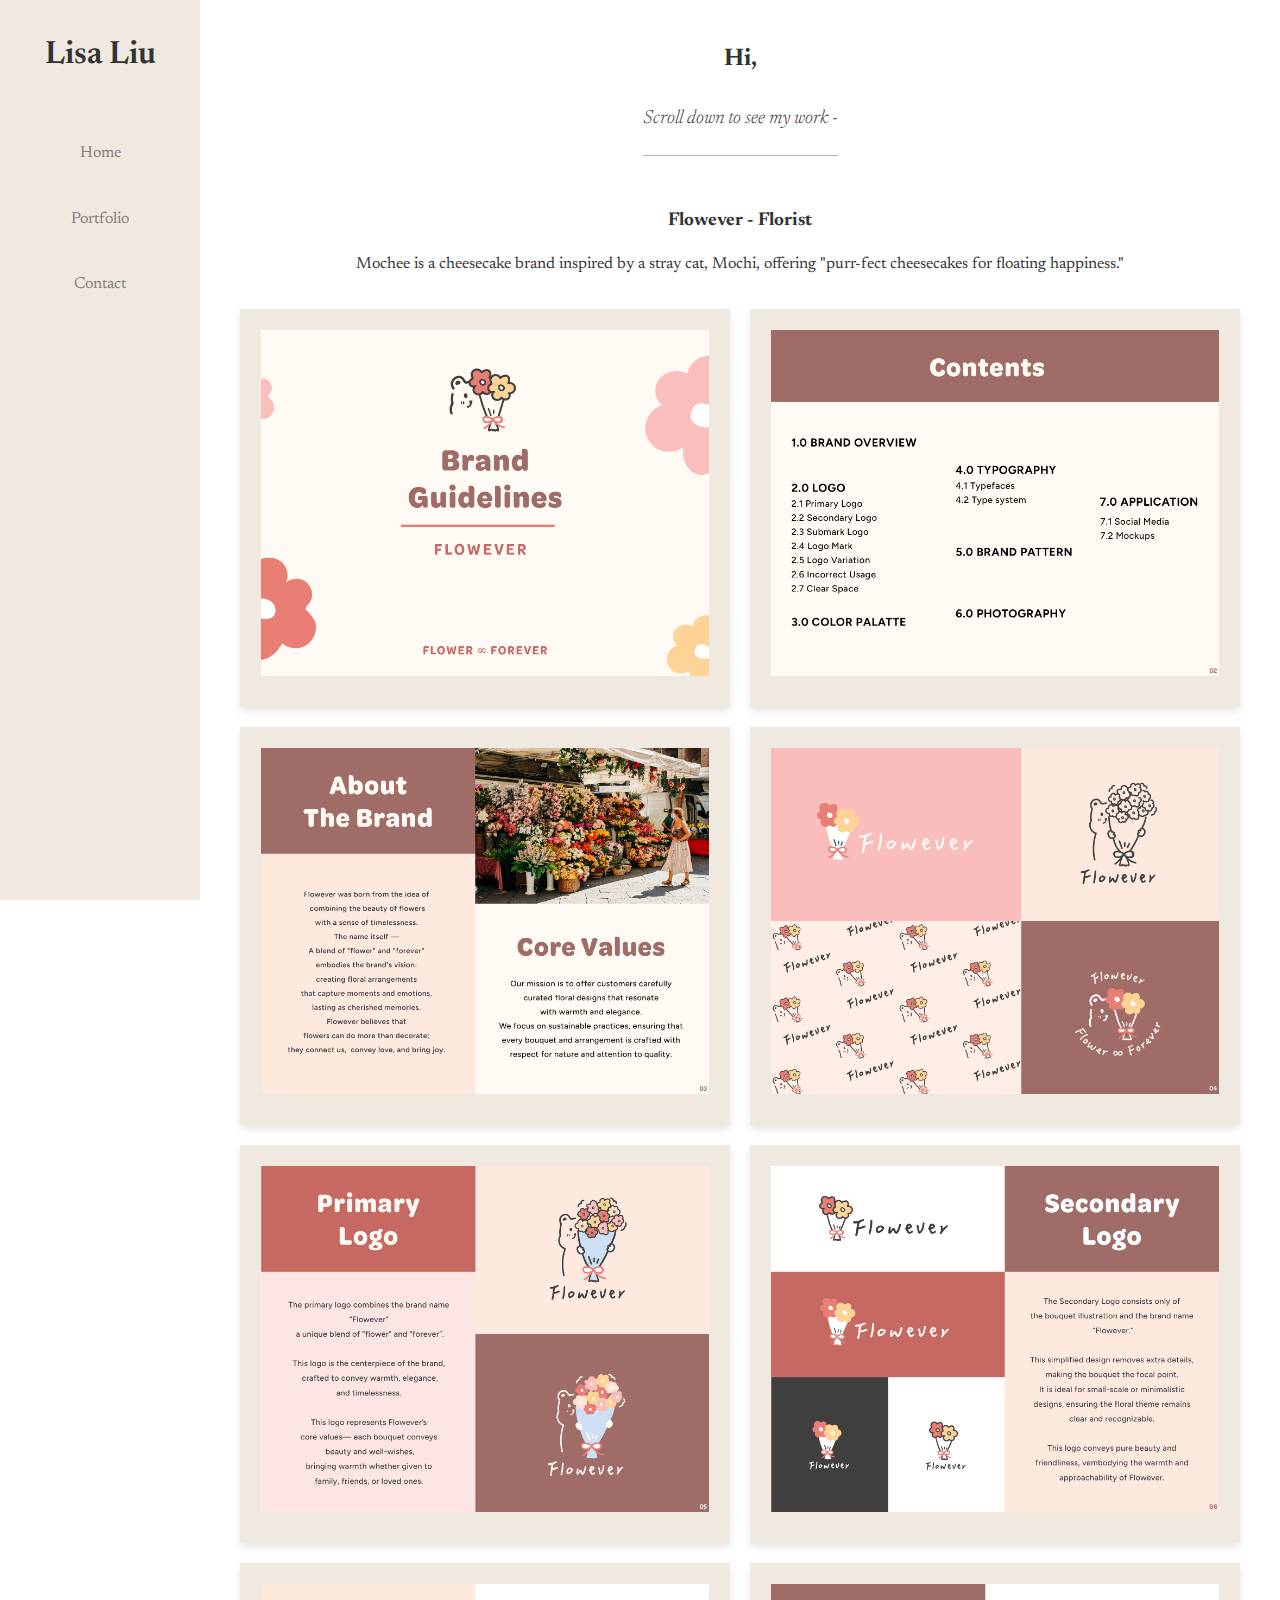
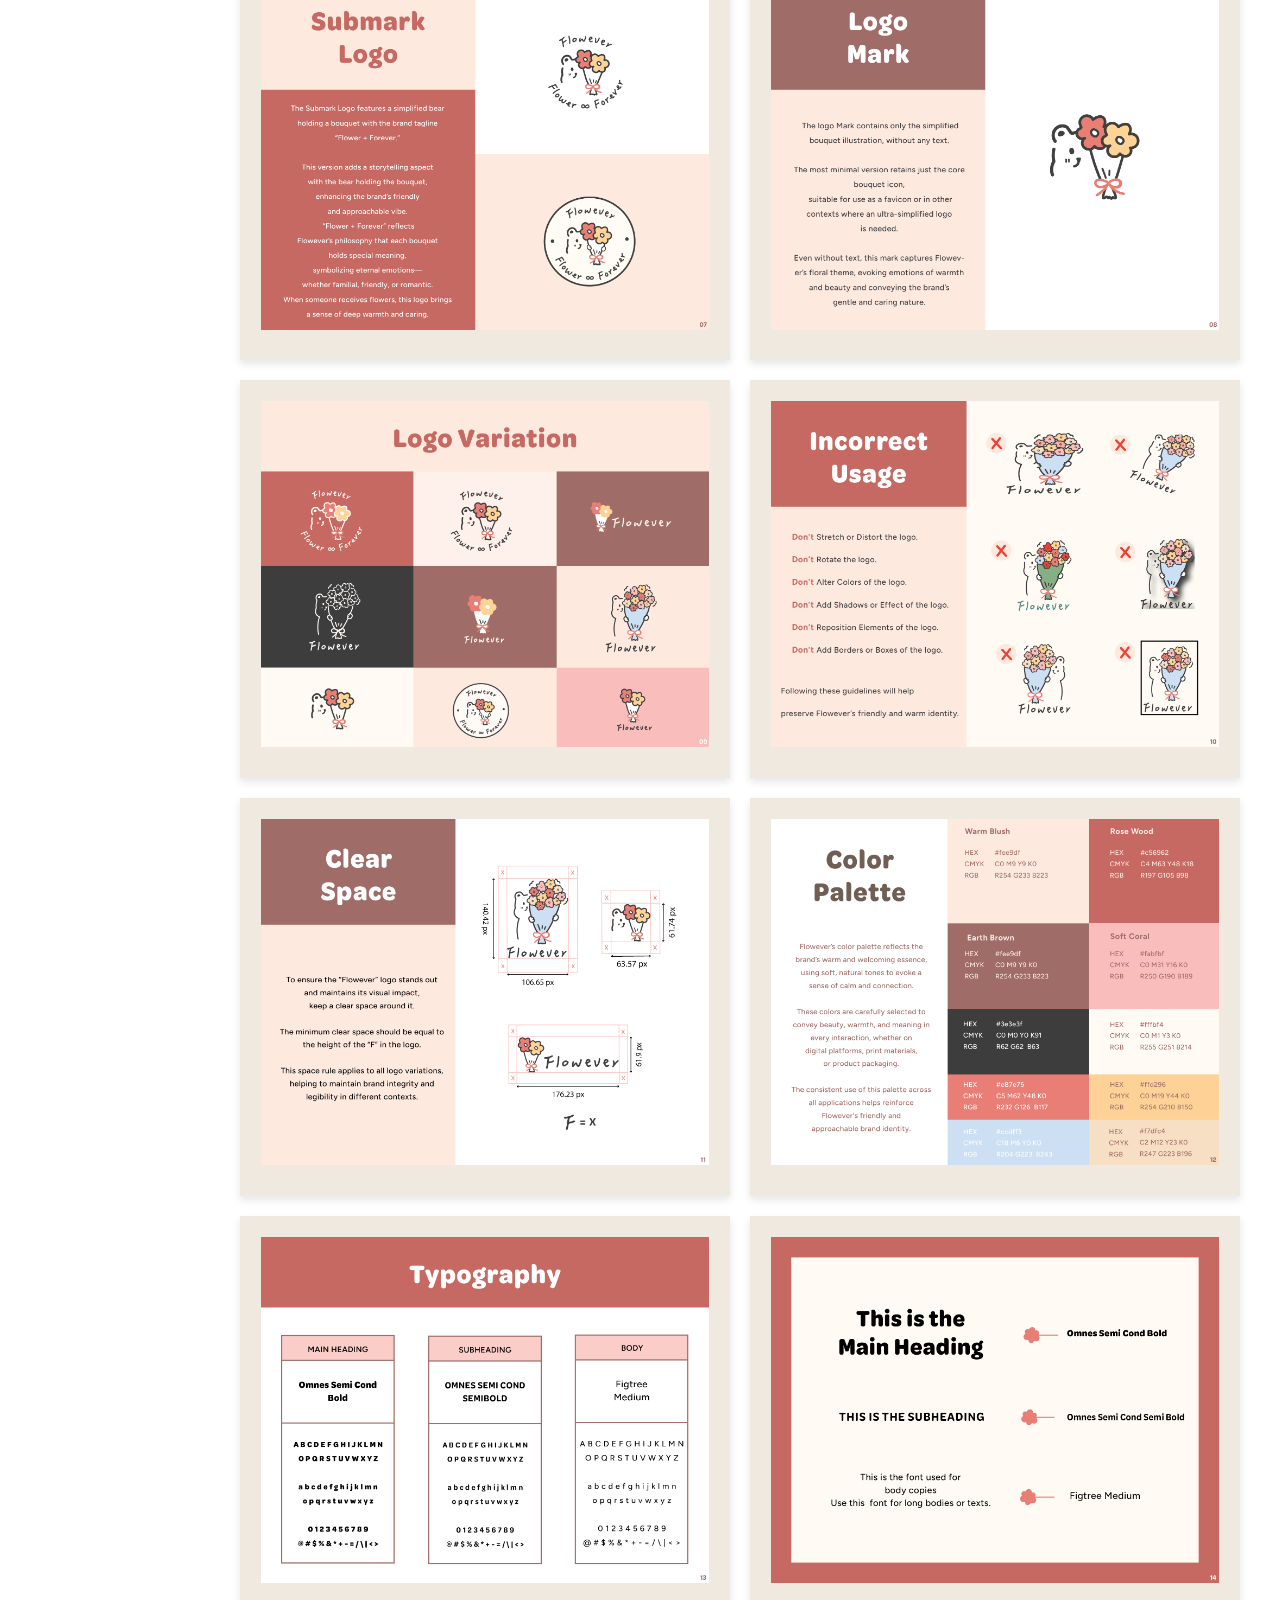
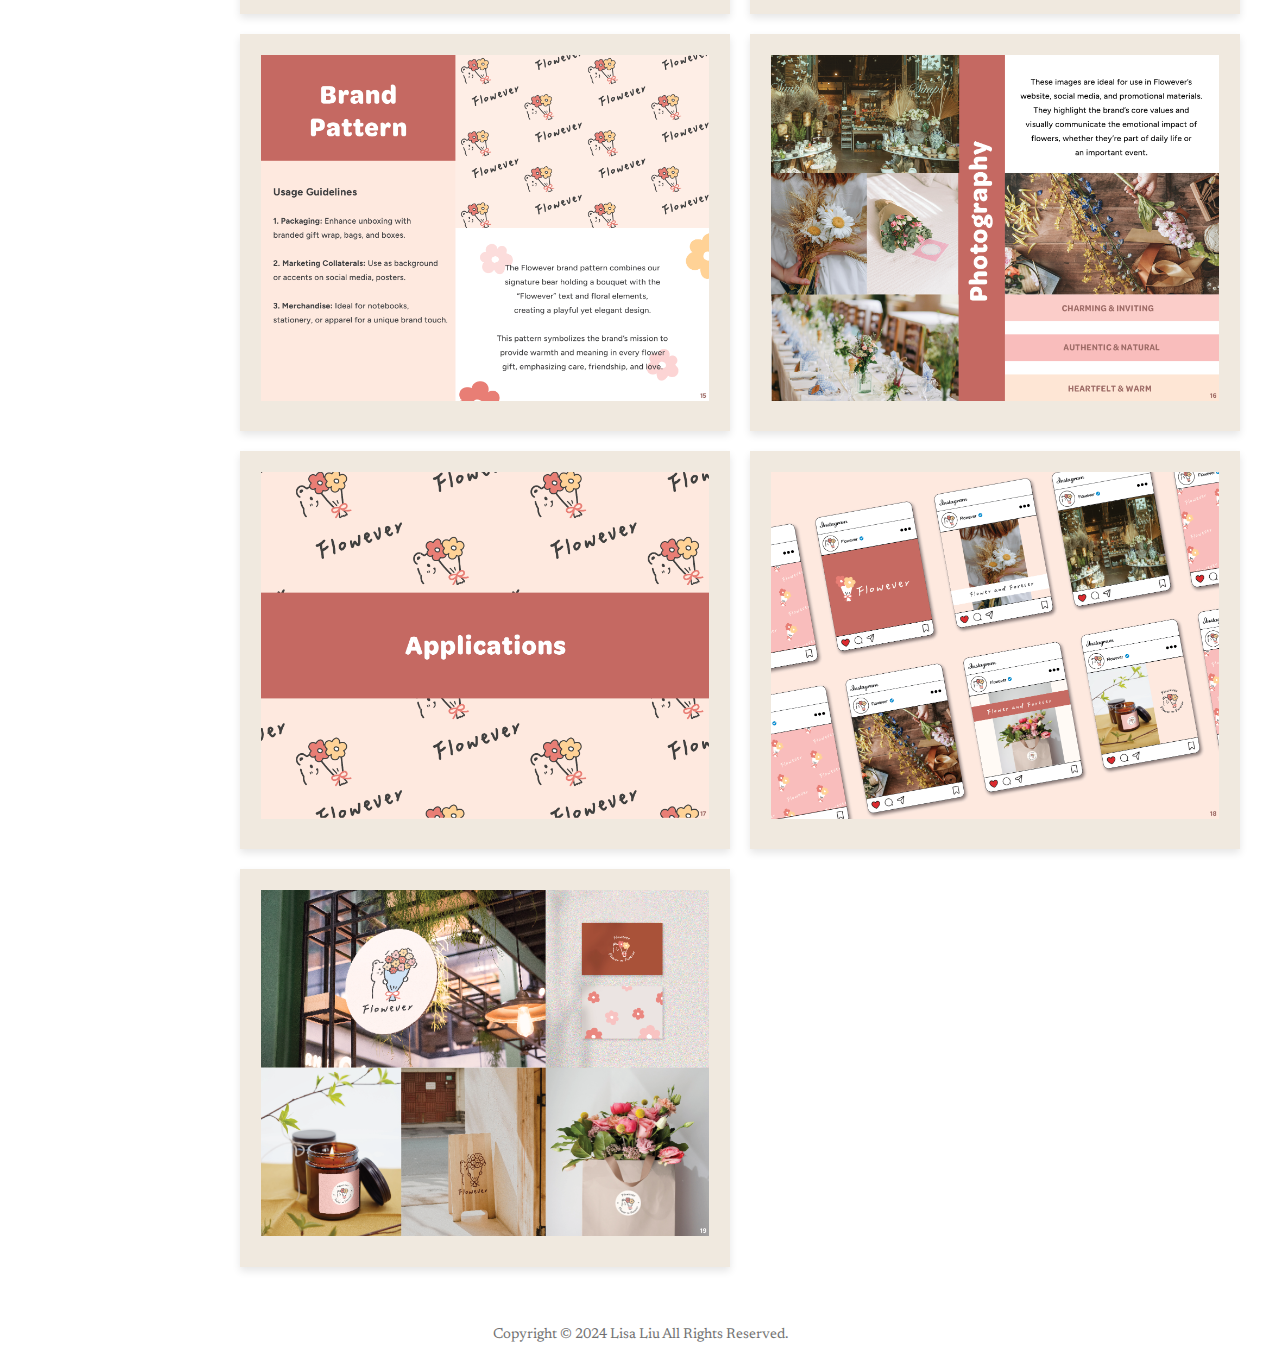
==== brandguideline.html @ 7baa1db5 "add pages and images" ====
<!DOCTYPE html>
<html lang="en">
<head>
  <meta charset="UTF-8">
  <meta name="viewport" content="width=device-width, initial-scale=1.0">
  <title> Flowever Brand Guideline</title>
  <link rel="stylesheet" href="brandguideline.css">
</head>

<body>
  <div class="sidebar">
    <div class="sidebar-header">
        <h1><a href="index.html">Lisa Liu</a></h1>
    </div>
      <nav class="top-navigation">
        <ul id="nav-links">
              <li><a href="index.html">Home</a></li>
              <li><a href="portfolio.html">Portfolio</a></li>
              <li><a href="contact.html">Contact</a></li>
        </ul>
      </nav>
    </div>
  

  <div class="main-content">
      <section id="about">
        <h2>Hi,</h2><br>
        <p> Scroll down to see my work -  </p>
        <hr>
      </section>
      <section id="portfolio">
        <h3>Flowever - Florist </h3>
        <p>Mochee is a cheesecake brand inspired by a stray cat, Mochi, offering "purr-fect cheesecakes for floating happiness."</p>

        <div class="portfolio-grid">
          <div class="portfolio-item">
            <img src="flowever/Brand Guideline - Flowever.png"alt="floweverbrandguideline" class="portfolio-image">
          </div>
          <div class="portfolio-item">
            <img src="flowever/Brand Guideline - Flowever2.png"alt="floweverbrandguideline" class="portfolio-image">
          </div>
          <div class="portfolio-item">
            <img src="flowever/Brand Guideline - Flowever3.png"alt="floweverbrandguideline" class="portfolio-image">
          </div>
          <div class="portfolio-item">
            <img src="flowever/Brand Guideline - Flowever4.png"alt="floweverbrandguideline" class="portfolio-image">
          </div>
          <div class="portfolio-item">
            <img src="flowever/Brand Guideline - Flowever5.png"alt="floweverbrandguideline" class="portfolio-image">
          </div>
          <div class="portfolio-item">
            <img src="flowever/Brand Guideline - Flowever6.png"alt="floweverbrandguideline" class="portfolio-image">
          </div>
          <div class="portfolio-item">
            <img src="flowever/Brand Guideline - Flowever7.png"alt="floweverbrandguideline" class="portfolio-image">
          </div>
          <div class="portfolio-item">
            <img src="flowever/Brand Guideline - Flowever8.png"alt="floweverbrandguideline" class="portfolio-image">
          </div>
          <div class="portfolio-item">
            <img src="flowever/Brand Guideline - Flowever9.png"alt="floweverbrandguideline" class="portfolio-image">
          </div>
          <div class="portfolio-item">
            <img src="flowever/Brand Guideline - Flowever10.png"alt="floweverbrandguideline" class="portfolio-image">
          </div>
          <div class="portfolio-item">
            <img src="flowever/Brand Guideline - Flowever11.png"alt="floweverbrandguideline" class="portfolio-image">
          </div>
          <div class="portfolio-item">
            <img src="flowever/Brand Guideline - Flowever12.png"alt="floweverbrandguideline" class="portfolio-image">
          </div>
          <div class="portfolio-item">
            <img src="flowever/Brand Guideline - Flowever13.png"alt="floweverbrandguideline" class="portfolio-image">
          </div>
          <div class="portfolio-item">
            <img src="flowever/Brand Guideline - Flowever14.png"alt="floweverbrandguideline" class="portfolio-image">
          </div>
          <div class="portfolio-item">
            <img src="flowever/Brand Guideline - Flowever15.png"alt="floweverbrandguideline" class="portfolio-image">
          </div>
          <div class="portfolio-item">
            <img src="flowever/Brand Guideline - Flowever16.png"alt="floweverbrandguideline" class="portfolio-image">
          </div>
          <div class="portfolio-item">
            <img src="flowever/Brand Guideline - Flowever17.png"alt="floweverbrandguideline" class="portfolio-image">
          </div>
          <div class="portfolio-item">
            <img src="flowever/Brand Guideline - Flowever18.png"alt="floweverbrandguideline" class="portfolio-image">
          </div>
          <div class="portfolio-item">
            <img src="flowever/Brand Guideline - Flowever19.png"alt="floweverbrandguideline" class="portfolio-image">
          </div>
        </div>
      </section>
    </div>

  <footer>
    <p>Copyright © 2024 Lisa Liu All Rights Reserved.</p>
</footer>
  <script src="brandguideline.js"></script>
</body>
</html>
---- brandguideline.css ----
@import url('https://fonts.googleapis.com/css2?family=Newsreader:ital,opsz,wght@0,6..72,200..800;1,6..72,200..800&display=swap');


* {
    margin: 0;
    padding: 0;
    box-sizing: border-box;
}

body {
    display: flex;
    flex-direction: column;
    font-family: 'Newsreader', Arial, sans-serif;
    line-height: 1.6;
    min-height: 100vh;
    color: #333
}

/* Sidebar */
.sidebar {
  width: 200px;
  background-color: #f0e9df;
  display: flex;
  flex-direction: column;
  justify-content: space-between;
  padding: 30px;
  position: fixed;
  top: 0;
  left: 0;
  height: 100%;
}

.sidebar-header {
  margin-bottom: 40px;
  text-align: center;
}

.sidebar-header h1 {
  margin-bottom: 10px;
  font-weight: 600;
}

.sidebar-header h1 a {
  color: #333;
  text-decoration: none;
  transition: color 0.2s ease-in-out;
}

.sidebar-header h1 a:hover {
  color: #807d7d;

}
/* Navigation */
.top-navigation {
    width: 100%;
    flex-grow: 1;
}

.top-navigation ul {
    list-style-type: none;
    display: flex;
    flex-direction: column;
    align-items: center;
    gap: 20px;
}

.top-navigation li {
    width: 100%;
    text-align: center;
}

.top-navigation li a {
    color: #807d7d;
    text-decoration: none;
    transition: all 0.3s ease;
    display: block;
    padding: 10px 15px;
}

.top-navigation li a:hover {
    color:#333;
    border-radius: 5px;
    background-color: rgba(208, 194, 179, 0.5);
    transform: scale(1.05);
}

/* Main Content */
hr {
  border: none; 
  height: 1px; 
  margin:  20px auto ;
  border-top: 1px solid #b7b0ab;
}
.main-content {
    flex: 1;
    padding: 40px 40px 40px 240px;
    background-color: #fff;
    display: flex;
    flex-direction: column;
    align-items: center;
}

#about {
    margin-bottom: 30px;
    text-align: center;
}

#about p {
    font-size: 1.2rem;
    font-style: italic;
    font-weight: 300;
}

#portfolio {
    text-align: center;
    width: 100%;
}

#portfolio h3 {
  margin-bottom: 1rem;
}

#portfolio p {
  margin-bottom: 2rem;
}

.portfolio-grid {
    display: grid;
    grid-template-columns: repeat(2, 1fr);
    gap: 20px;
    width: 100%;
}

.portfolio-item {
    background-color:#f0e9df;;
    padding: 20px;
    border: 1px solid #f0e9df;;
    box-shadow: 0 4px 8px rgba(0, 0, 0, 0.1);
    transition: transform 0.3s ease;
}

.portfolio-item:hover {
    transform: scale(1.05);
}

.portfolio-image {
    max-width: 100%;
    height: auto;
    object-fit: contain;
}

/* Footer */
footer {
    text-align: center;
    background-color: #fff;
    color: #707070;
    font-size: 0.9rem;
    padding: 1rem;
    width: 100%;
    margin-top: auto;
}

/* Responsive Design */
@media (max-width: 768px) {
    .sidebar {
        width: 100%;
        position: static;
        min-height: auto;
        padding: 20px;
    }

    .top-navigation ul {
        flex-direction: row;
        justify-content: center;
        gap: 20px;
    }

    .main-content {
        padding: 20px;
    }

    .portfolio-grid {
        grid-template-columns: 1fr;
    }
}

@media (max-width: 480px) {
    .top-navigation ul {
        flex-direction: column;
        align-items: center;
        gap: 10px;
    }

    .sidebar-header h1 {
        font-size: 2rem;
    }
}
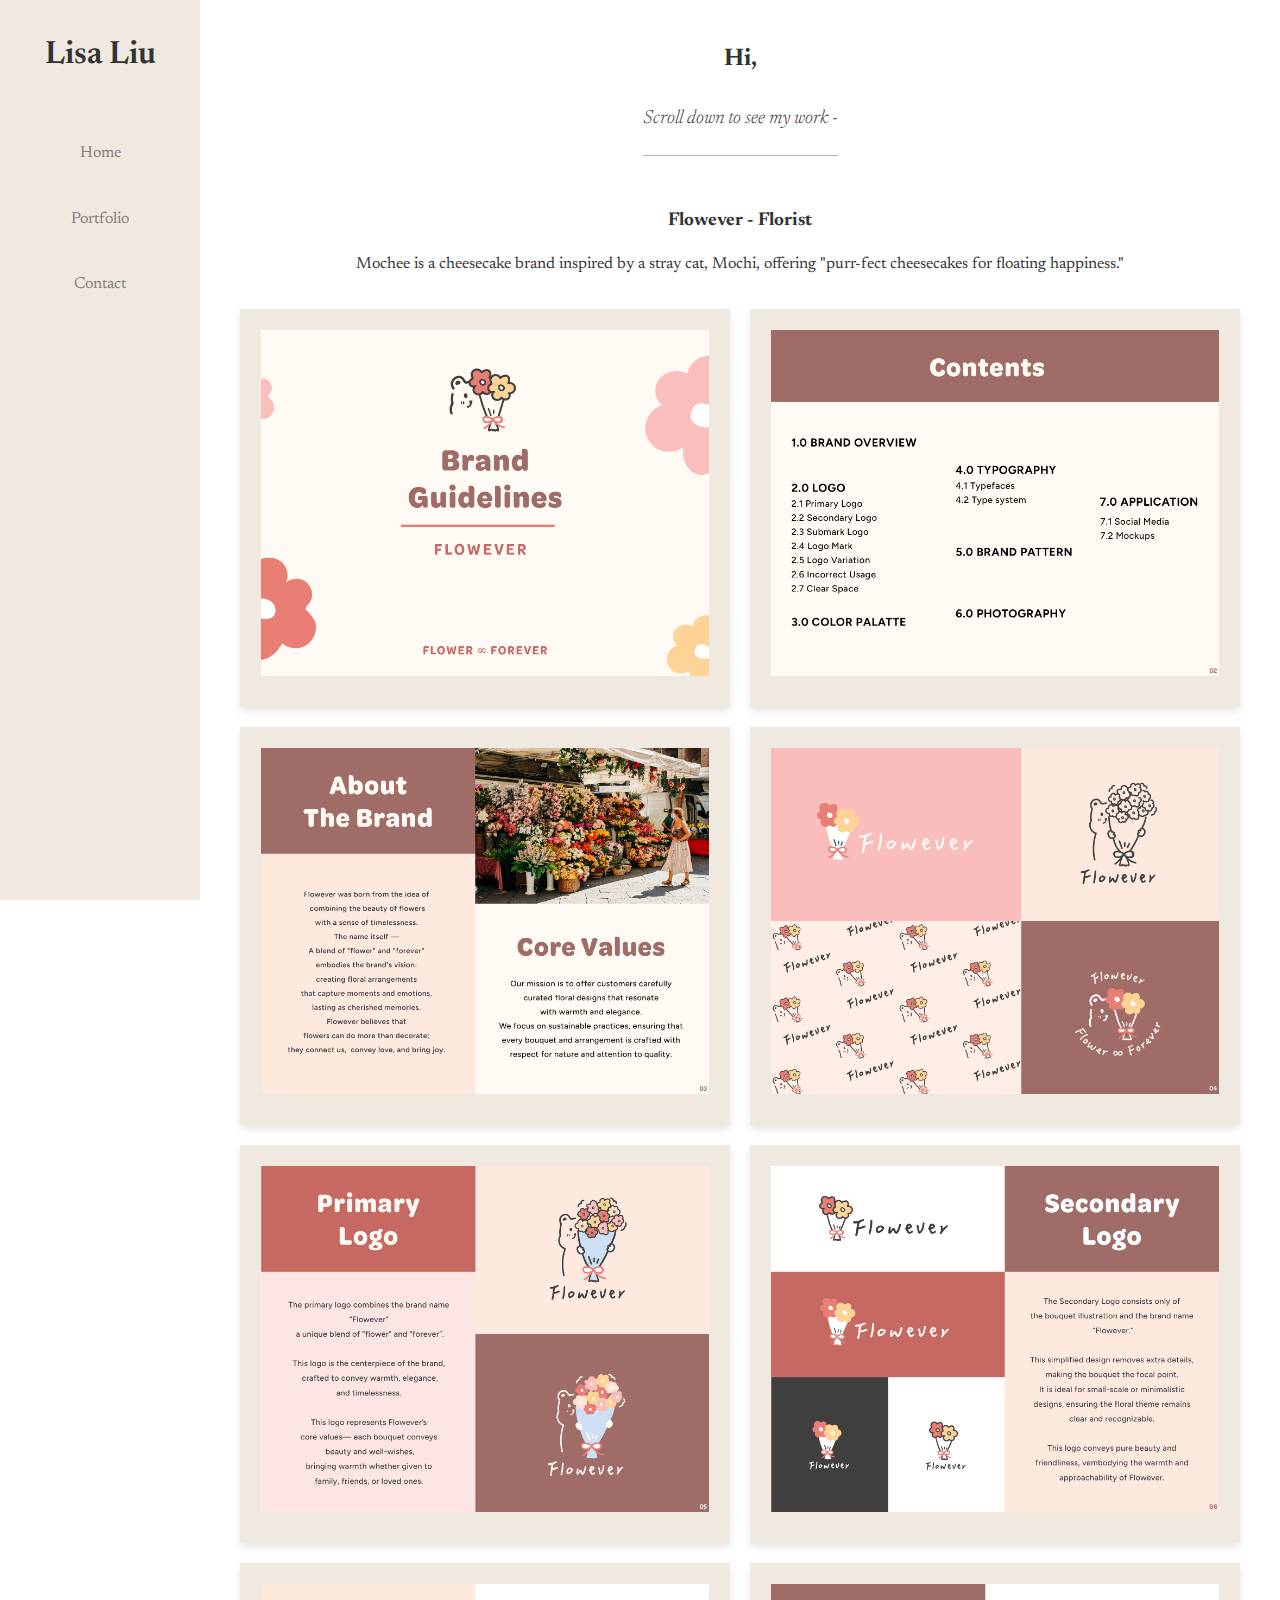
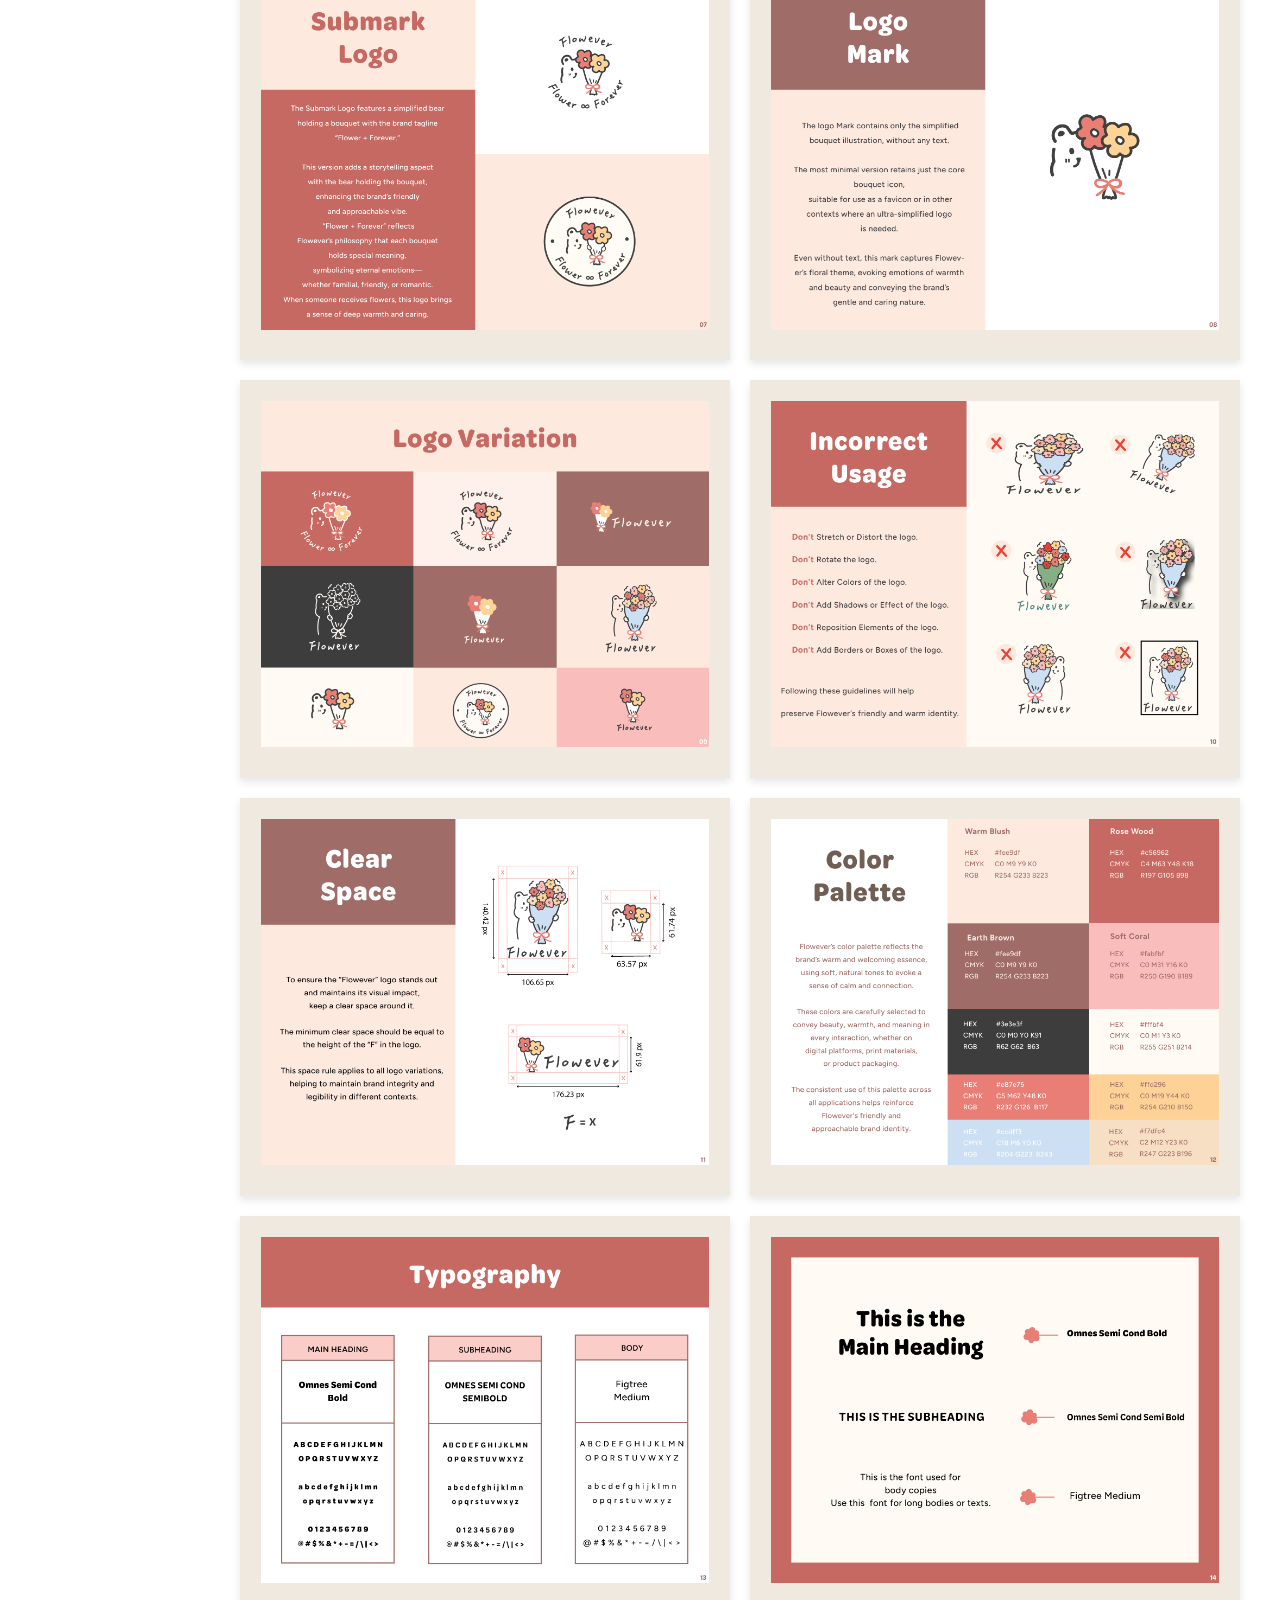
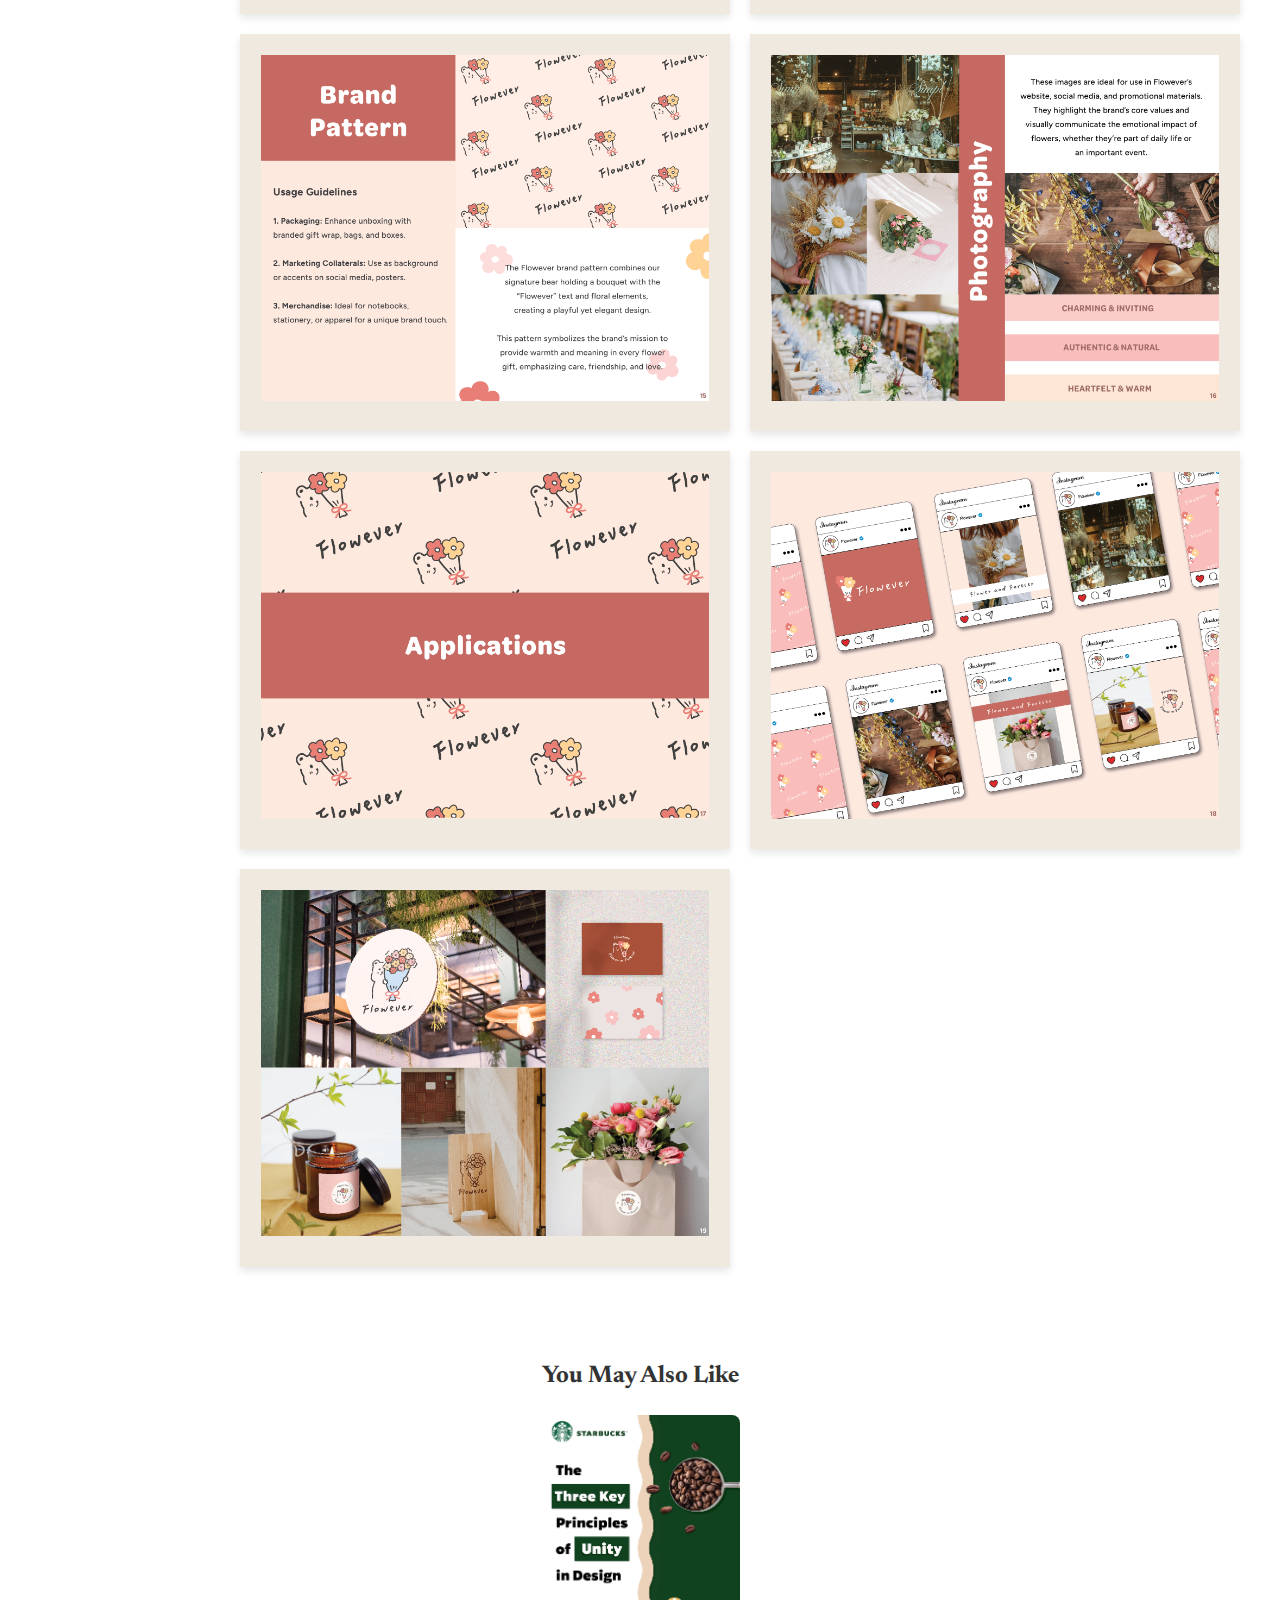
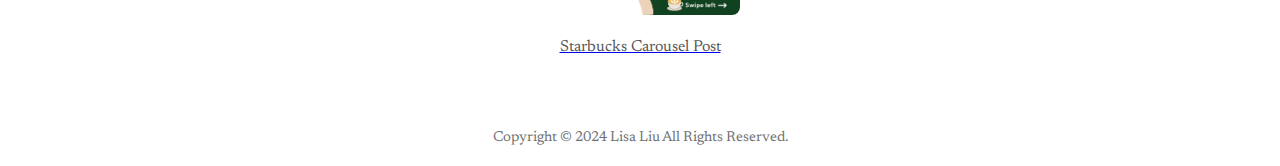
==== commit c751bbf6: "Summary" ====
--- a/brandguideline.html
+++ b/brandguideline.html
@@ -93,6 +93,15 @@
         </div>
       </section>
     </div>
+    <section id="you-may-also-like">
+      <h2>You May Also Like</h2>
+        <a href="#" id="suggestion-link">
+          <img id="suggestion-image" src="#" alt="Suggested Work" />
+          <p id="suggestion-title">Explore another project!</p>
+        </a>
+    </section>
+    <button id="backToTop" class="back-to-top">Back to Top ↑</button>
+
 
   <footer>
     <p>Copyright © 2024 Lisa Liu All Rights Reserved.</p>
--- a/brandguideline.css
+++ b/brandguideline.css
@@ -149,6 +149,52 @@
     object-fit: contain;
 }
 
+#you-may-also-like {
+    text-align: center;
+    margin: 50px auto;
+  }
+  
+  #you-may-also-like h2 {
+    margin-bottom: 20px;
+    font-size: 1.5rem;
+  }
+  
+  #suggestion-link img {
+    max-width: 200px;
+    border-radius: 8px;
+    transition: transform 0.3s ease;
+  }
+  
+  #suggestion-link img:hover {
+    transform: scale(1.05);
+  }
+  
+  #suggestion-link p {
+    margin-top: 10px;
+    font-size: 1rem;
+    color: #555;
+  }
+
+  /* back to top button */
+  .back-to-top {
+    display: none; /* default hidden*/
+    position: fixed;
+    bottom: 20px;
+    right: 20px;
+    background-color: #333;
+    color: white;
+    border: none;
+    padding: 6px 10px;
+    cursor: pointer;
+    border-radius: 5px;
+}
+
+.back-to-top:hover {
+    background-color: #555;
+}
+
+  
+
 /* Footer */
 footer {
     text-align: center;
@@ -161,7 +207,7 @@
 }
 
 /* Responsive Design */
-@media (max-width: 768px) {
+@media screen and (max-width: 768px) {
     .sidebar {
         width: 100%;
         position: static;
@@ -184,7 +230,7 @@
     }
 }
 
-@media (max-width: 480px) {
+@media screen and  (max-width: 480px) {
     .top-navigation ul {
         flex-direction: column;
         align-items: center;
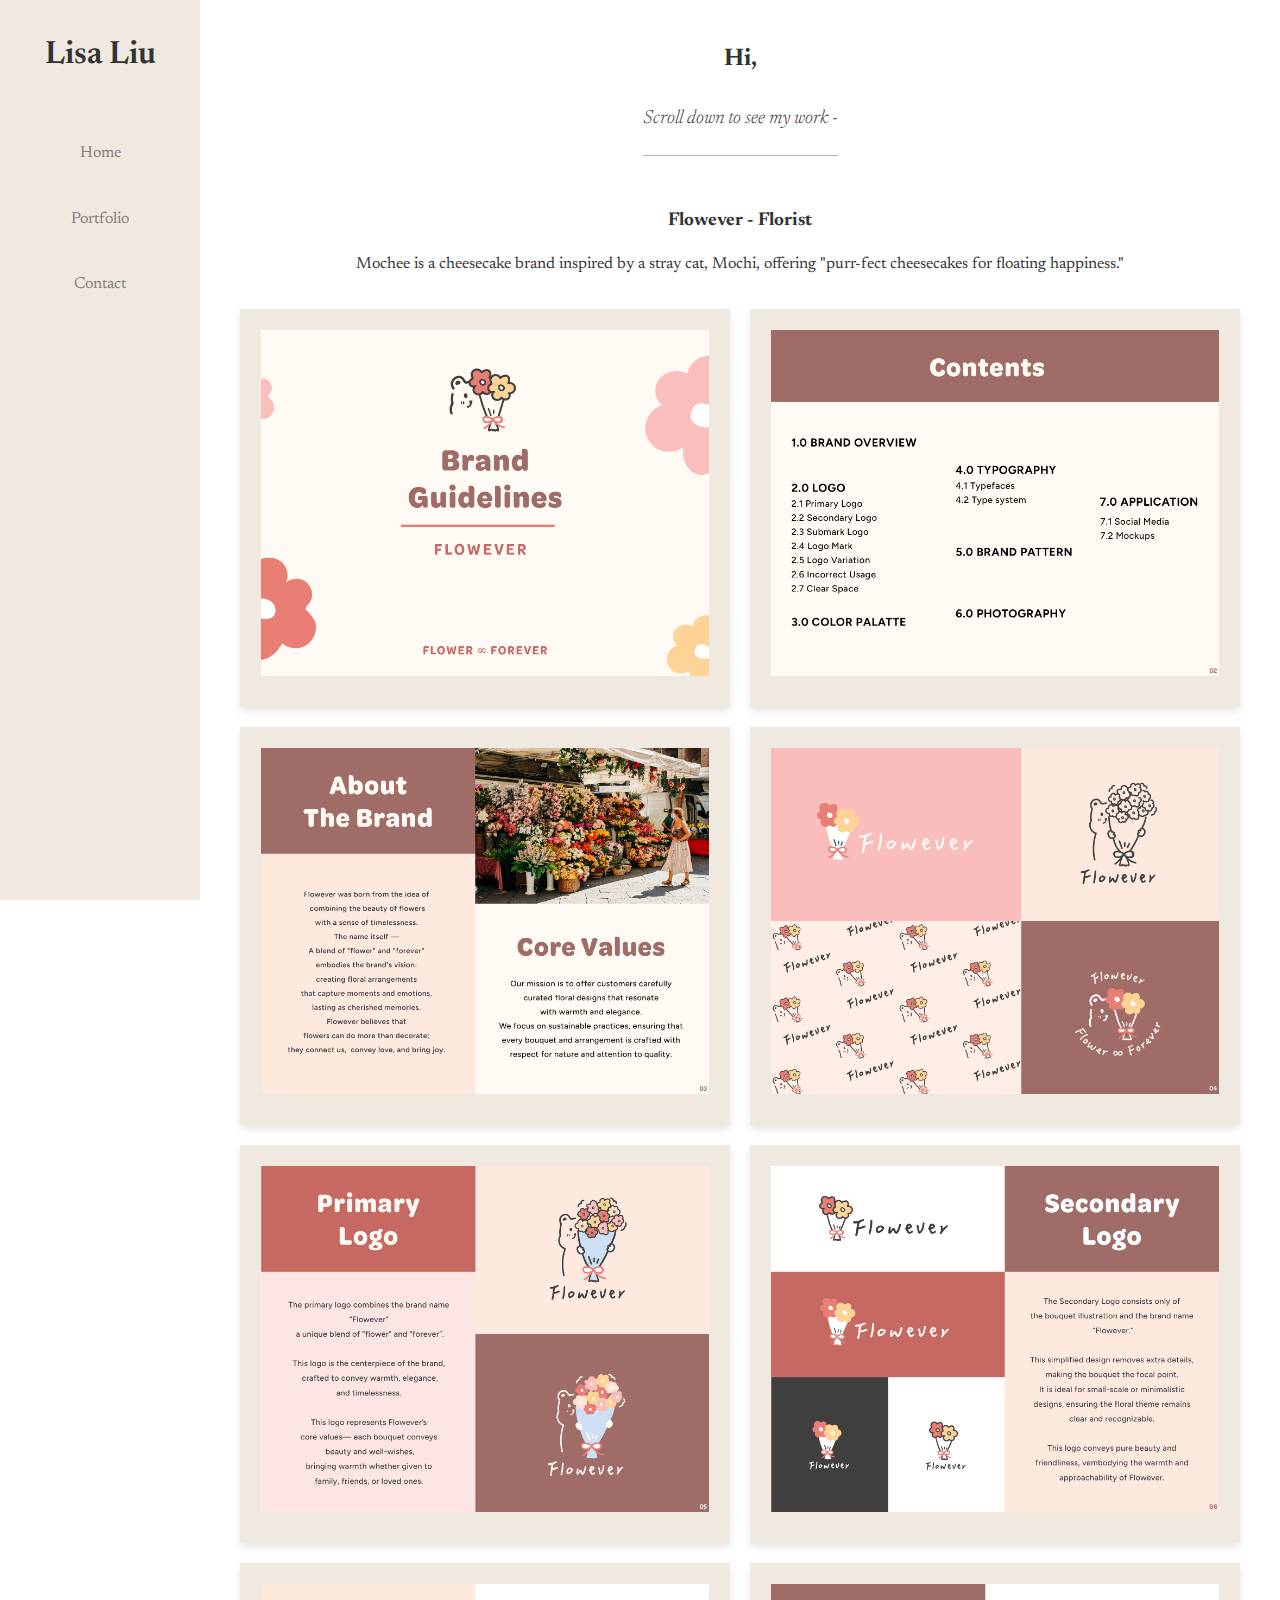
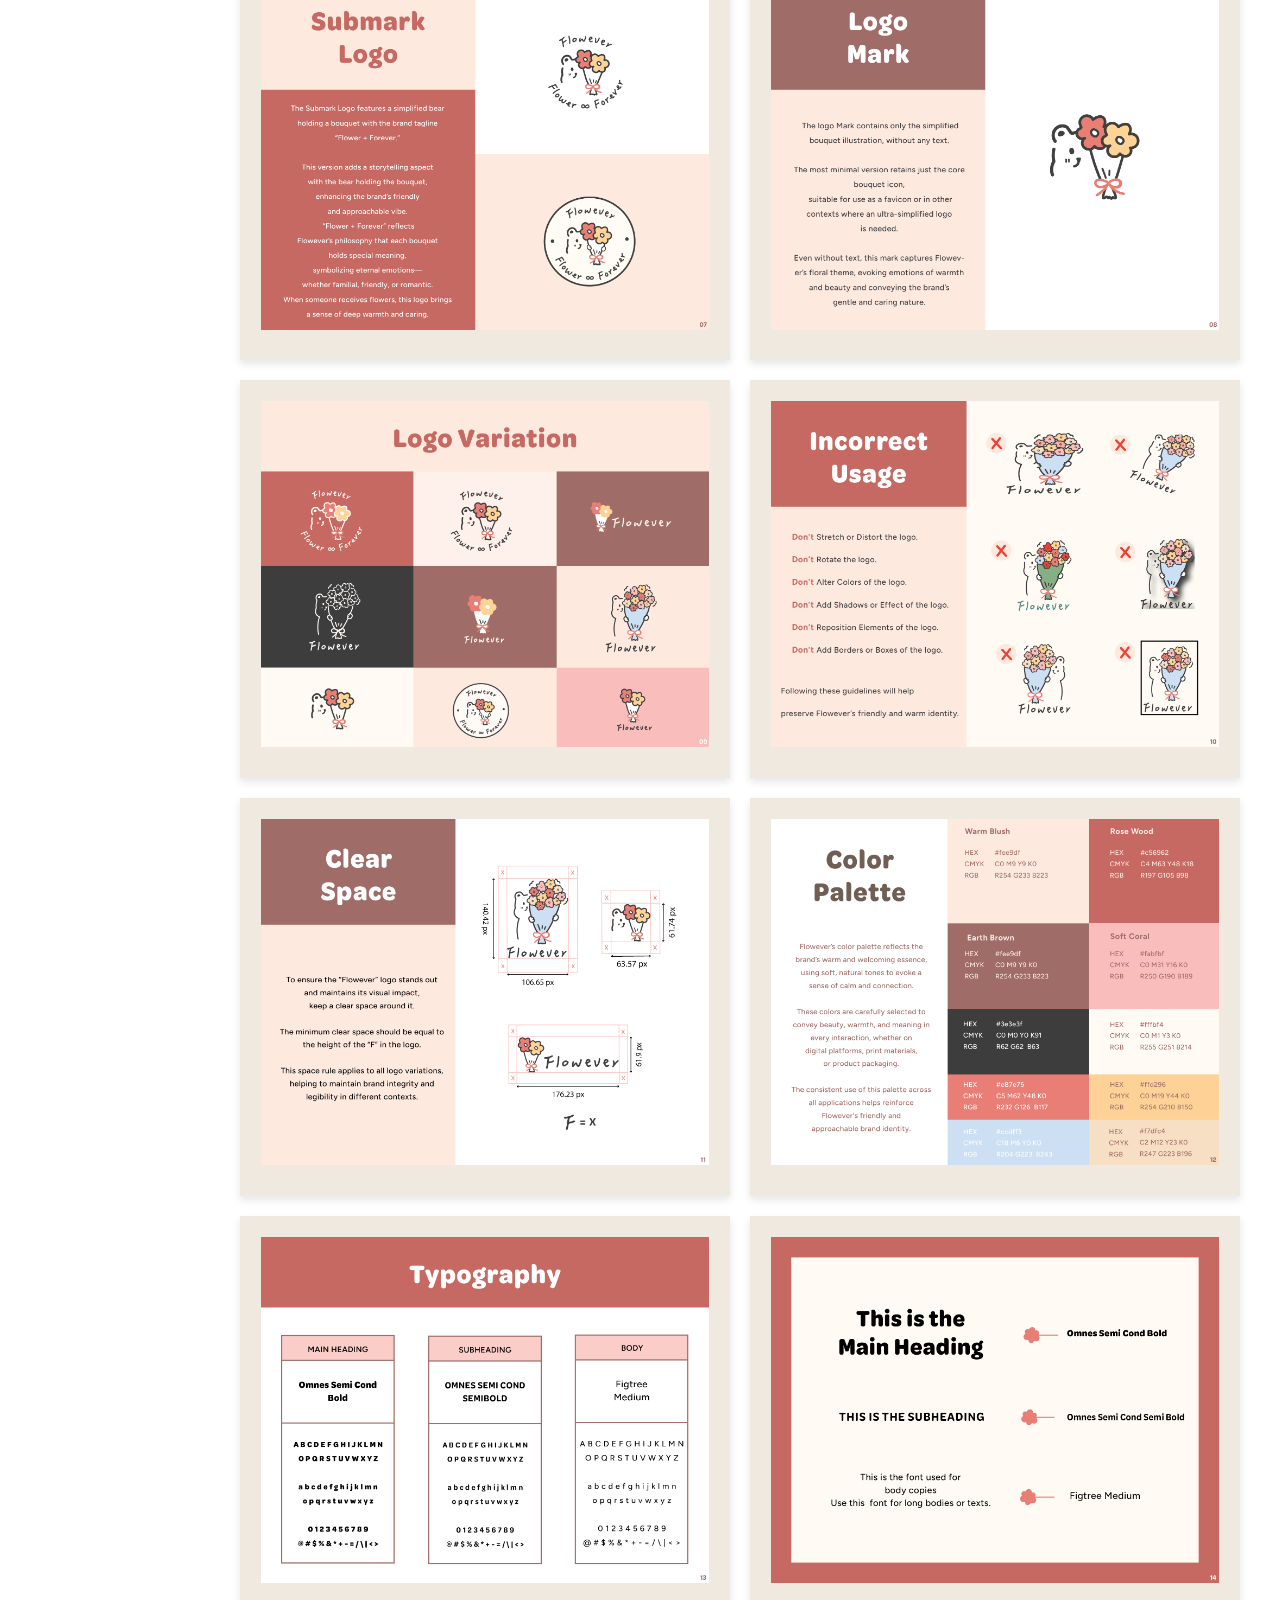
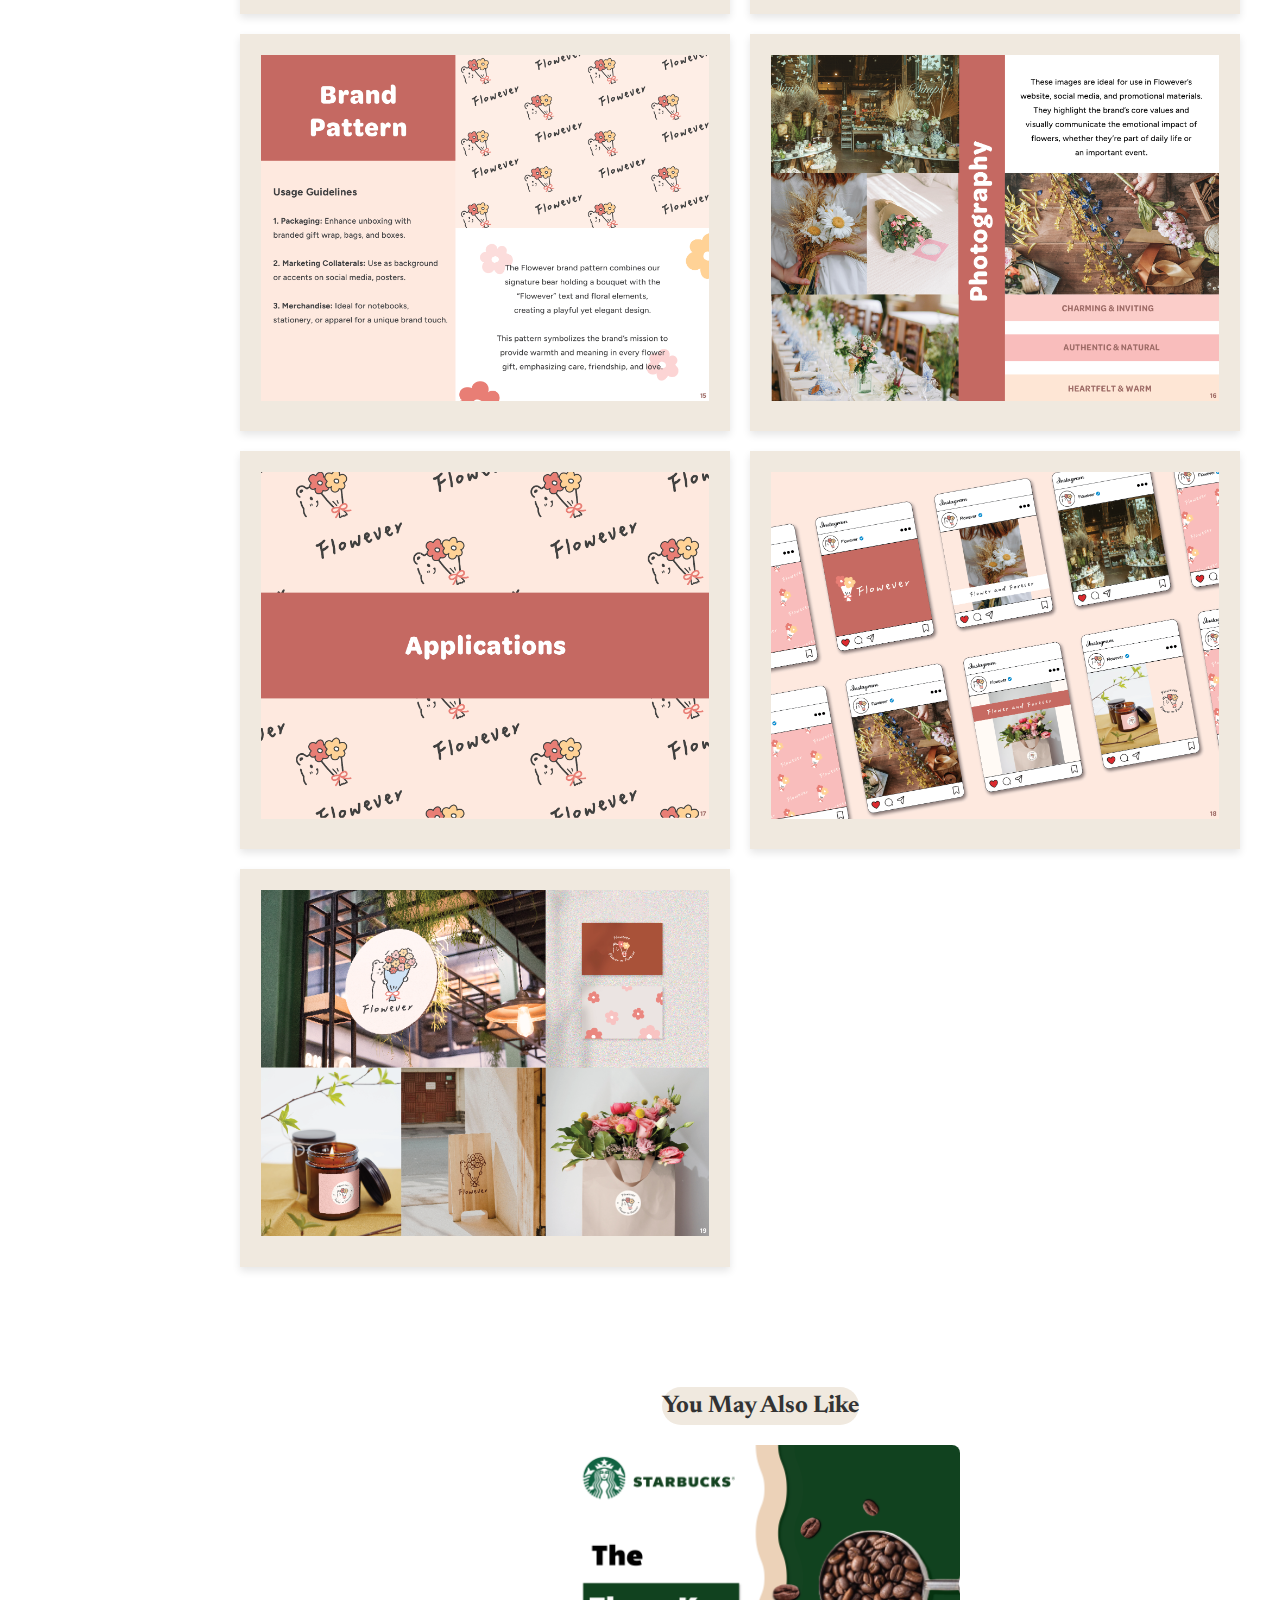
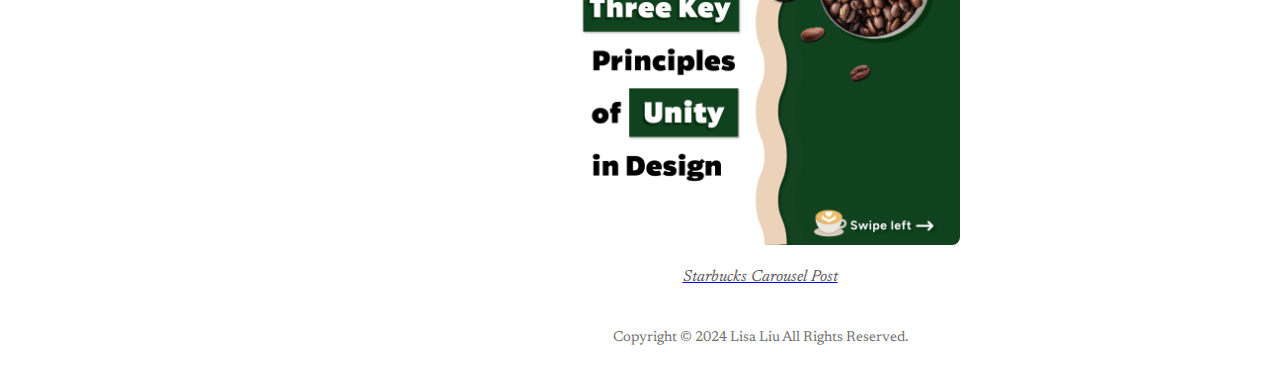
==== commit 74f1922e: "add icon to each pages" ====
--- a/brandguideline.html
+++ b/brandguideline.html
@@ -5,6 +5,7 @@
   <meta name="viewport" content="width=device-width, initial-scale=1.0">
   <title> Flowever Brand Guideline</title>
   <link rel="stylesheet" href="brandguideline.css">
+  <link rel="icon" href="images/logo.png">
 </head>
 
 <body>
--- a/brandguideline.css
+++ b/brandguideline.css
@@ -149,31 +149,42 @@
     object-fit: contain;
 }
 
+/* you may also like */
+
 #you-may-also-like {
-    text-align: center;
-    margin: 50px auto;
-  }
-  
-  #you-may-also-like h2 {
-    margin-bottom: 20px;
-    font-size: 1.5rem;
-  }
-  
-  #suggestion-link img {
-    max-width: 200px;
-    border-radius: 8px;
-    transition: transform 0.3s ease;
-  }
-  
-  #suggestion-link img:hover {
-    transform: scale(1.05);
-  }
-  
-  #suggestion-link p {
-    margin-top: 10px;
-    font-size: 1rem;
-    color: #555;
-  }
+  display: flex;
+  flex-direction: column;
+  align-items: center;
+  justify-content: center;
+  text-align: center;
+  margin-top: 5rem;
+  margin-left: 240px;
+}
+
+#you-may-also-like h2 {
+  margin-bottom: 20px;
+  background-color: #f0e9df;
+  border-radius: 20px;
+  font-size: 1.5rem;
+
+}
+
+#suggestion-link img {
+  max-width: 400px;
+  border-radius: 8px;
+  transition: transform 0.3s ease;
+}
+
+#suggestion-link img:hover {
+  transform: scale(1.05);
+}
+
+#suggestion-link p {
+  font-style: italic;
+  margin-top: 10px;
+  font-size: 1rem;
+  color: #555;
+}
 
   /* back to top button */
   .back-to-top {
@@ -203,7 +214,8 @@
     font-size: 0.9rem;
     padding: 1rem;
     width: 100%;
-    margin-top: auto;
+    margin-top: 20px;
+    margin-left: 120px;
 }
 
 /* Responsive Design */
@@ -228,16 +240,11 @@
     .portfolio-grid {
         grid-template-columns: 1fr;
     }
-}
-
-@media screen and  (max-width: 480px) {
-    .top-navigation ul {
-        flex-direction: column;
-        align-items: center;
-        gap: 10px;
-    }
-
-    .sidebar-header h1 {
-        font-size: 2rem;
-    }
+    #you-may-also-like {
+      margin-left:0;
+  }
+  footer {
+      margin-left: 0; 
+      background-color: #f0e9df;
+  }
 }